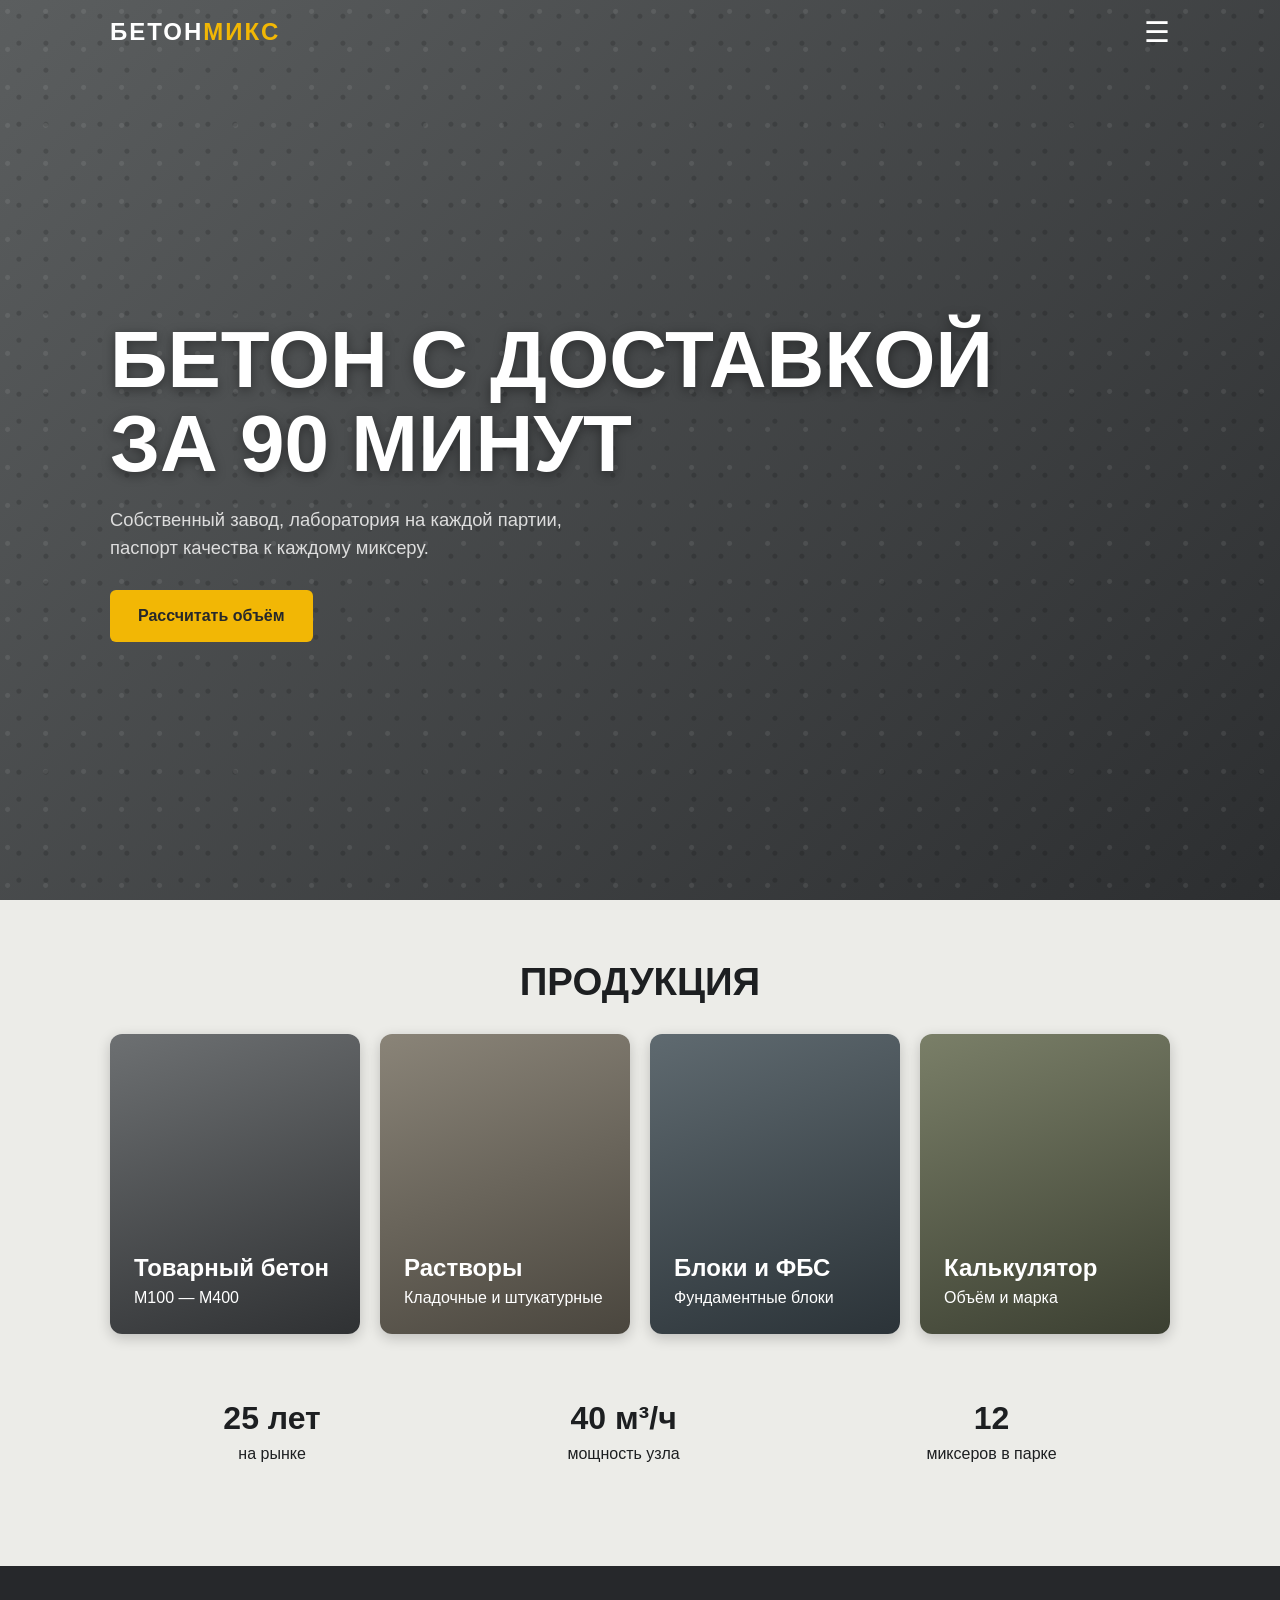
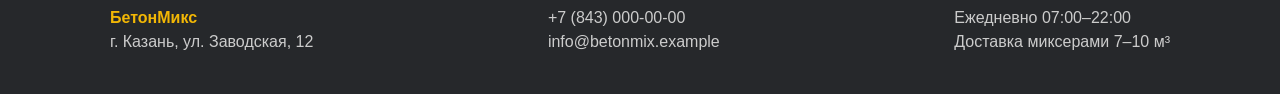
==== index.html @ edd20b1f "Add files via upload" ====
<!DOCTYPE html>
<html lang="ru">
<head>
  <meta charset="UTF-8">
  <meta name="viewport" content="width=device-width, initial-scale=1.0">
  <title>Главная — БетонМикс</title>
  <link rel="stylesheet" href="css/style.css">
  <script src="js/main.js" defer></script>
</head>
<body>
<header class="header">
  <div class="container header__inner">
    <a href="index.html" class="logo">БЕТОН<span>МИКС</span></a>
    <button class="menu-toggle" aria-label="Меню">☰</button>
    <nav class="dropdown-menu">
      <a href="catalog.html">Каталог</a>
      <a href="calculator.html">Калькулятор</a>
      <a href="bag.html">Заявка <b class="cart-count">0</b></a>
      <a href="about.html">О заводе</a>
    </nav>
  </div>
</header>

<section class="hero">
  <div class="hero__text">
    <h1>Бетон с доставкой<br>за 90 минут</h1>
    <p>Собственный завод, лаборатория на каждой партии, паспорт качества к каждому миксеру.</p>
    <a class="btn" href="calculator.html">Рассчитать объём</a>
  </div>
</section>
<section class="section-heading"><h2>Продукция</h2></section>
<section class="product-grid">
  <div class="grid">
    <a href="catalog.html#beton" class="product-card">
      <div class="card-face card-face--front c1"><h3>Товарный бетон</h3><p>М100 — М400</p></div>
      <div class="card-face card-face--back"><p>Для фундаментов, стяжек, плит и дорог. От 1 м³.</p></div>
    </a>
    <a href="catalog.html#rastvor" class="product-card">
      <div class="card-face card-face--front c2"><h3>Растворы</h3><p>Кладочные и штукатурные</p></div>
      <div class="card-face card-face--back"><p>Готовая смесь с пластификатором, не схватывается до 6 часов.</p></div>
    </a>
    <a href="catalog.html#blocks" class="product-card">
      <div class="card-face card-face--front c3"><h3>Блоки и ФБС</h3><p>Фундаментные блоки</p></div>
      <div class="card-face card-face--back"><p>Блоки ФБС и бордюры собственного производства.</p></div>
    </a>
    <a href="calculator.html" class="product-card">
      <div class="card-face card-face--front c4"><h3>Калькулятор</h3><p>Объём и марка</p></div>
      <div class="card-face card-face--back"><p>Введите размеры конструкции — получите объём и подходящую марку.</p></div>
    </a>
  </div>
</section>
<section class="facts container">
  <div><b>25 лет</b>на рынке</div><div><b>40 м³/ч</b>мощность узла</div><div><b>12</b>миксеров в парке</div>
</section>
<footer class="footer">
  <div class="container footer__inner">
    <div><b>БетонМикс</b><br>г. Казань, ул. Заводская, 12</div>
    <div>+7 (843) 000-00-00<br>info@betonmix.example</div>
    <div>Ежедневно 07:00–22:00<br>Доставка миксерами 7–10 м³</div>
  </div>
</footer>
</body>
</html>
---- css/style.css ----
/* Сброс стилей */
* { margin: 0; padding: 0; box-sizing: border-box; }
:root { --graphite:#26282b; --concrete:#b9bbb5; --light:#ecece8; --yellow:#f2b705; --text:#1d1f21; }
html { scroll-behavior: smooth; }
body { font-family: "Segoe UI", Roboto, Arial, sans-serif; background: var(--light); color: var(--text); overflow-x: hidden; line-height: 1.5; }
a { color: inherit; text-decoration: none; }
.container { max-width: 1100px; margin: 0 auto; padding: 0 20px; }
.narrow { max-width: 720px; }

/* Фиксированная шапка */
.header { position: fixed; top: 0; left: 0; width: 100%; z-index: 100; transition: background .3s, backdrop-filter .3s; color: #fff; }
.header.scrolled { background: rgba(38,40,43,.8); backdrop-filter: blur(8px); }
.header__inner { display: flex; justify-content: space-between; align-items: center; height: 64px; position: relative; }
.logo { font: 800 1.5rem "Arial Narrow", Impact, sans-serif; letter-spacing: 2px; }
.logo span { color: var(--yellow); }
.menu-toggle { background: none; border: 0; color: inherit; font-size: 1.8rem; cursor: pointer; transition: transform .3s; }
.menu-toggle.rotated { transform: rotate(90deg); }
.dropdown-menu { display: none; position: absolute; top: 64px; right: 20px; flex-direction: column; min-width: 200px; background: rgba(38,40,43,.92); backdrop-filter: blur(8px); border-radius: 8px; padding: 8px 0; box-shadow: 0 8px 24px rgba(0,0,0,.3); }
.dropdown-menu a { padding: 12px 20px; transition: background .2s, color .2s; }
.dropdown-menu a:hover { background: var(--yellow); color: var(--graphite); }
.cart-count { background: var(--yellow); color: var(--graphite); border-radius: 10px; padding: 0 7px; font-size: .8rem; }

/* Герой: бетонная фактура из градиентов */
.hero { min-height: 100vh; display: flex; align-items: center; color: #fff;
  background:
    radial-gradient(circle at 20% 30%, rgba(255,255,255,.08) 0 2px, transparent 3px) 0 0/38px 38px,
    radial-gradient(circle at 70% 60%, rgba(0,0,0,.15) 0 2px, transparent 3px) 0 0/27px 27px,
    linear-gradient(135deg, #5b5e5f, #2c2e30); }
.hero__text { max-width: 1100px; width: 100%; margin: 0 auto; padding: 100px 20px 40px; }
.hero h1 { font: 800 clamp(2.4rem, 7vw, 5rem)/1.05 "Arial Narrow", Impact, sans-serif; text-transform: uppercase; text-shadow: 0 3px 12px rgba(0,0,0,.4); }
.hero p { max-width: 480px; margin: 20px 0 28px; font-size: 1.15rem; color: #ddd; }
.btn { display: inline-block; background: var(--yellow); color: var(--graphite); font-weight: 700; border: 0; border-radius: 6px; padding: 14px 28px; font-size: 1rem; cursor: pointer; transition: transform .2s, box-shadow .2s; }
.btn:hover { transform: translateY(-2px); box-shadow: 0 6px 16px rgba(0,0,0,.25); }
.btn:focus-visible, .filter:focus-visible, input:focus-visible, select:focus-visible { outline: 3px solid var(--graphite); outline-offset: 2px; }

.section-heading { text-align: center; padding: 60px 20px 30px; }
.section-heading h2 { font: 800 2.4rem "Arial Narrow", Impact, sans-serif; text-transform: uppercase; }
.page-top { padding-top: 110px; }

/* Сетка категорий (Flexbox) с эффектом при наведении */
.grid { display: flex; flex-wrap: wrap; gap: 20px; max-width: 1100px; margin: 0 auto; padding: 0 20px; }
.product-card { position: relative; flex: 1 1 240px; height: 300px; border-radius: 12px; overflow: hidden; box-shadow: 0 4px 14px rgba(0,0,0,.2); }
.card-face { position: absolute; inset: 0; padding: 24px; display: flex; flex-direction: column; justify-content: flex-end; transition: opacity .4s; }
.card-face--front { color: #fff; }
.card-face--front h3 { font-size: 1.5rem; }
.card-face--back { background: var(--yellow); color: var(--graphite); opacity: 0; justify-content: center; font-weight: 600; }
.product-card:hover .card-face--back { opacity: 1; }
.c1 { background: linear-gradient(160deg, #6d7072, #2f3133); }
.c2 { background: linear-gradient(160deg, #8a8478, #4a463e); }
.c3 { background: linear-gradient(160deg, #5f6a70, #2b3338); }
.c4 { background: linear-gradient(160deg, #7a7f68, #3b3f31); }

.facts { display: flex; justify-content: space-around; text-align: center; padding: 60px 20px; gap: 20px; flex-wrap: wrap; }
.facts b { display: block; font-size: 2rem; }

/* Каталог */
.filters { display: flex; gap: 10px; flex-wrap: wrap; margin-bottom: 24px; }
.filter { border: 2px solid var(--graphite); background: transparent; border-radius: 20px; padding: 6px 18px; cursor: pointer; font-weight: 600; transition: background .2s, color .2s; }
.filter.active, .filter:hover { background: var(--graphite); color: #fff; }
.catalog { display: grid; grid-template-columns: repeat(auto-fill, minmax(250px, 1fr)); gap: 20px; margin-bottom: 60px; }
.item { background: #fff; border-radius: 12px; padding: 20px; box-shadow: 0 2px 10px rgba(0,0,0,.1); display: flex; flex-direction: column; gap: 6px; }
.item h3 { font-size: 1.2rem; }
.item small { color: #666; }
.item .price { font-size: 1.4rem; font-weight: 800; margin-top: auto; }
.item .btn { padding: 10px; margin-top: 8px; }

/* Формы, калькулятор, заявка */
.panel { background: #fff; border-radius: 12px; padding: 24px; display: flex; flex-direction: column; gap: 14px; box-shadow: 0 2px 10px rgba(0,0,0,.1); margin-bottom: 40px; }
label { display: flex; flex-direction: column; gap: 4px; font-weight: 600; }
input, select { padding: 10px; border: 1px solid var(--concrete); border-radius: 6px; font-size: 1rem; }
.result { background: var(--light); border-left: 6px solid var(--yellow); padding: 16px; border-radius: 6px; }
.result .btn { margin-top: 10px; }
.error { color: #b3261e; min-height: 1.2em; }
.bag-row { display: flex; align-items: center; justify-content: space-between; gap: 10px; background: #fff; padding: 14px 18px; border-radius: 10px; margin-bottom: 10px; flex-wrap: wrap; }
.bag-row input { width: 80px; }
.bag-row button { background: none; border: 0; color: #b3261e; cursor: pointer; font-size: 1.2rem; }
.total { text-align: right; font-size: 1.4rem; font-weight: 800; margin: 16px 0 24px; }
.empty { text-align: center; padding: 30px; color: #666; }
.text p, .text ul { margin-bottom: 16px; } .text h3 { margin: 24px 0 10px; } .text ul { padding-left: 20px; }

.footer { background: var(--graphite); color: #ccc; padding: 40px 0; margin-top: 40px; }
.footer__inner { display: flex; justify-content: space-between; flex-wrap: wrap; gap: 20px; }
.footer b { color: var(--yellow); }

/* Адаптивность */
@media (max-width: 768px) {
  .section-heading h2 { font-size: 1.8rem; }
  .product-card { height: 220px; }
  .footer__inner { flex-direction: column; }
}
@media (prefers-reduced-motion: reduce) { * { transition: none !important; scroll-behavior: auto !important; } }
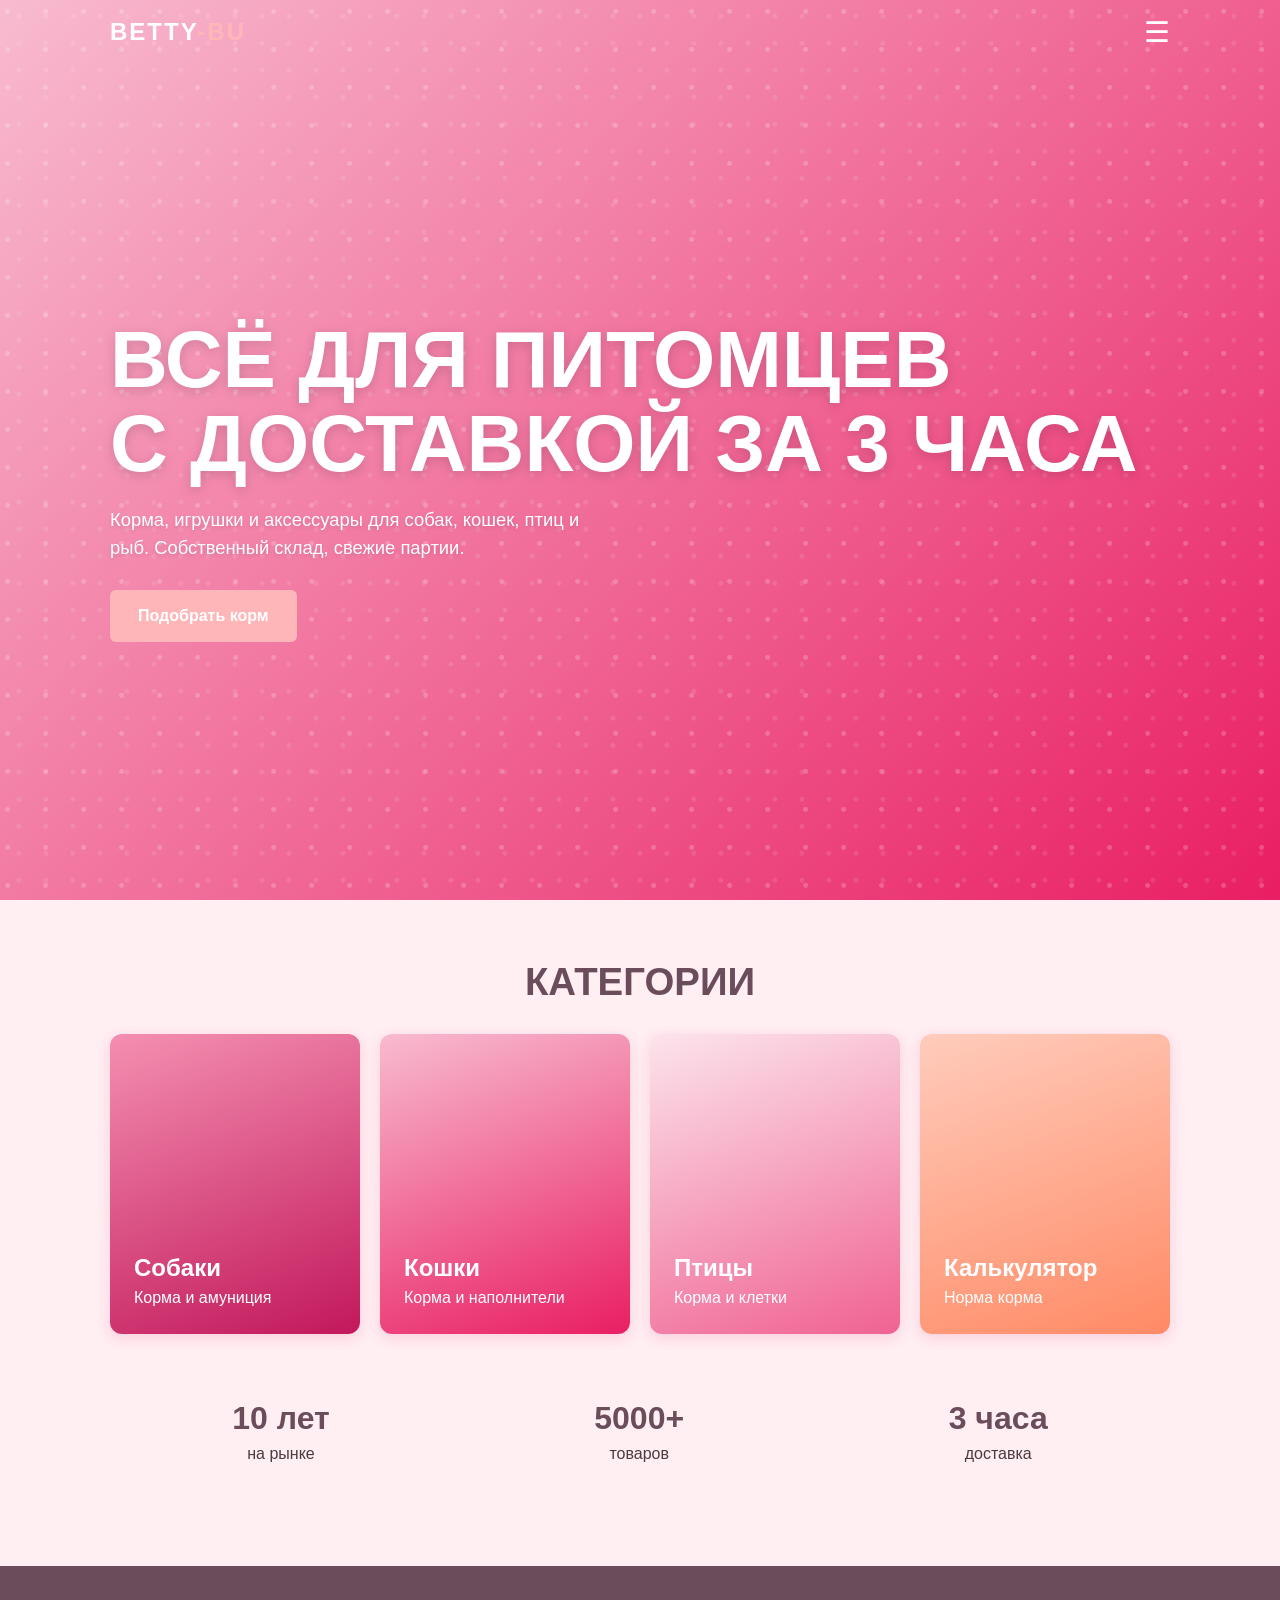
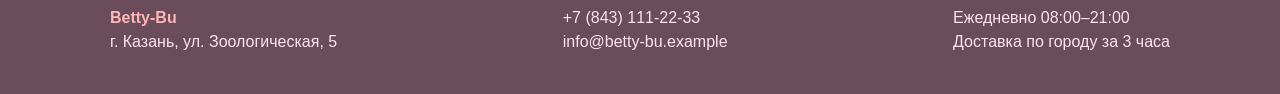
==== commit ed3aaa65: "Update index.html" ====
--- a/index.html
+++ b/index.html
@@ -3,60 +3,60 @@
 <head>
   <meta charset="UTF-8">
   <meta name="viewport" content="width=device-width, initial-scale=1.0">
-  <title>Главная — БетонМикс</title>
+  <title>Главная — Betty-Bu</title>
   <link rel="stylesheet" href="css/style.css">
   <script src="js/main.js" defer></script>
 </head>
 <body>
 <header class="header">
   <div class="container header__inner">
-    <a href="index.html" class="logo">БЕТОН<span>МИКС</span></a>
+    <a href="index.html" class="logo">BETTY<span>-BU</span></a>
     <button class="menu-toggle" aria-label="Меню">☰</button>
     <nav class="dropdown-menu">
       <a href="catalog.html">Каталог</a>
-      <a href="calculator.html">Калькулятор</a>
+      <a href="calculator.html">Подбор корма</a>
       <a href="bag.html">Заявка <b class="cart-count">0</b></a>
-      <a href="about.html">О заводе</a>
+      <a href="about.html">О магазине</a>
     </nav>
   </div>
 </header>
 
 <section class="hero">
   <div class="hero__text">
-    <h1>Бетон с доставкой<br>за 90 минут</h1>
-    <p>Собственный завод, лаборатория на каждой партии, паспорт качества к каждому миксеру.</p>
-    <a class="btn" href="calculator.html">Рассчитать объём</a>
+    <h1>Всё для питомцев<br>с доставкой за 3 часа</h1>
+    <p>Корма, игрушки и аксессуары для собак, кошек, птиц и рыб. Собственный склад, свежие партии.</p>
+    <a class="btn" href="calculator.html">Подобрать корм</a>
   </div>
 </section>
-<section class="section-heading"><h2>Продукция</h2></section>
+<section class="section-heading"><h2>Категории</h2></section>
 <section class="product-grid">
   <div class="grid">
-    <a href="catalog.html#beton" class="product-card">
-      <div class="card-face card-face--front c1"><h3>Товарный бетон</h3><p>М100 — М400</p></div>
-      <div class="card-face card-face--back"><p>Для фундаментов, стяжек, плит и дорог. От 1 м³.</p></div>
+    <a href="catalog.html#dogs" class="product-card">
+      <div class="card-face card-face--front c1"><h3>Собаки</h3><p>Корма и амуниция</p></div>
+      <div class="card-face card-face--back"><p>Сухие и влажные корма, игрушки, поводки и лежанки.</p></div>
     </a>
-    <a href="catalog.html#rastvor" class="product-card">
-      <div class="card-face card-face--front c2"><h3>Растворы</h3><p>Кладочные и штукатурные</p></div>
-      <div class="card-face card-face--back"><p>Готовая смесь с пластификатором, не схватывается до 6 часов.</p></div>
+    <a href="catalog.html#cats" class="product-card">
+      <div class="card-face card-face--front c2"><h3>Кошки</h3><p>Корма и наполнители</p></div>
+      <div class="card-face card-face--back"><p>Корма премиум-класса, когтеточки, домики и лотки.</p></div>
     </a>
-    <a href="catalog.html#blocks" class="product-card">
-      <div class="card-face card-face--front c3"><h3>Блоки и ФБС</h3><p>Фундаментные блоки</p></div>
-      <div class="card-face card-face--back"><p>Блоки ФБС и бордюры собственного производства.</p></div>
+    <a href="catalog.html#birds" class="product-card">
+      <div class="card-face card-face--front c3"><h3>Птицы</h3><p>Корма и клетки</p></div>
+      <div class="card-face card-face--back"><p>Зерновые смеси, клетки, жердочки и минеральные камни.</p></div>
     </a>
     <a href="calculator.html" class="product-card">
-      <div class="card-face card-face--front c4"><h3>Калькулятор</h3><p>Объём и марка</p></div>
-      <div class="card-face card-face--back"><p>Введите размеры конструкции — получите объём и подходящую марку.</p></div>
+      <div class="card-face card-face--front c4"><h3>Калькулятор</h3><p>Норма корма</p></div>
+      <div class="card-face card-face--back"><p>Введите вес питомца — получите суточную норму и рекомендацию.</p></div>
     </a>
   </div>
 </section>
 <section class="facts container">
-  <div><b>25 лет</b>на рынке</div><div><b>40 м³/ч</b>мощность узла</div><div><b>12</b>миксеров в парке</div>
+  <div><b>10 лет</b>на рынке</div><div><b>5000+</b>товаров</div><div><b>3 часа</b>доставка</div>
 </section>
 <footer class="footer">
   <div class="container footer__inner">
-    <div><b>БетонМикс</b><br>г. Казань, ул. Заводская, 12</div>
-    <div>+7 (843) 000-00-00<br>info@betonmix.example</div>
-    <div>Ежедневно 07:00–22:00<br>Доставка миксерами 7–10 м³</div>
+    <div><b>Betty-Bu</b><br>г. Казань, ул. Зоологическая, 5</div>
+    <div>+7 (843) 111-22-33<br>info@betty-bu.example</div>
+    <div>Ежедневно 08:00–21:00<br>Доставка по городу за 3 часа</div>
   </div>
 </footer>
 </body>
--- a/css/style.css
+++ b/css/style.css
@@ -1,86 +1,91 @@
 /* Сброс стилей */
 * { margin: 0; padding: 0; box-sizing: border-box; }
-:root { --graphite:#26282b; --concrete:#b9bbb5; --light:#ecece8; --yellow:#f2b705; --text:#1d1f21; }
+:root { 
+  --dark-rose: #6b4c5a;   /* Темно-розовый для текста и шапки */
+  --light-pink: #ffeef2;  /* Нежно-розовый фон сайта */
+  --peach: #ffb6b9;       /* Персиковый акцент для кнопок */
+  --text: #4a3b40;        /* Цвет основного текста */
+}
 html { scroll-behavior: smooth; }
-body { font-family: "Segoe UI", Roboto, Arial, sans-serif; background: var(--light); color: var(--text); overflow-x: hidden; line-height: 1.5; }
+body { font-family: "Segoe UI", Roboto, Arial, sans-serif; background: var(--light-pink); color: var(--text); overflow-x: hidden; line-height: 1.5; }
 a { color: inherit; text-decoration: none; }
 .container { max-width: 1100px; margin: 0 auto; padding: 0 20px; }
 .narrow { max-width: 720px; }
 
 /* Фиксированная шапка */
 .header { position: fixed; top: 0; left: 0; width: 100%; z-index: 100; transition: background .3s, backdrop-filter .3s; color: #fff; }
-.header.scrolled { background: rgba(38,40,43,.8); backdrop-filter: blur(8px); }
+.header.scrolled { background: rgba(107, 76, 90, .85); backdrop-filter: blur(8px); }
 .header__inner { display: flex; justify-content: space-between; align-items: center; height: 64px; position: relative; }
 .logo { font: 800 1.5rem "Arial Narrow", Impact, sans-serif; letter-spacing: 2px; }
-.logo span { color: var(--yellow); }
+.logo span { color: var(--peach); }
 .menu-toggle { background: none; border: 0; color: inherit; font-size: 1.8rem; cursor: pointer; transition: transform .3s; }
 .menu-toggle.rotated { transform: rotate(90deg); }
-.dropdown-menu { display: none; position: absolute; top: 64px; right: 20px; flex-direction: column; min-width: 200px; background: rgba(38,40,43,.92); backdrop-filter: blur(8px); border-radius: 8px; padding: 8px 0; box-shadow: 0 8px 24px rgba(0,0,0,.3); }
+.dropdown-menu { display: none; position: absolute; top: 64px; right: 20px; flex-direction: column; min-width: 200px; background: rgba(107, 76, 90, .95); backdrop-filter: blur(8px); border-radius: 8px; padding: 8px 0; box-shadow: 0 8px 24px rgba(0,0,0,.15); }
 .dropdown-menu a { padding: 12px 20px; transition: background .2s, color .2s; }
-.dropdown-menu a:hover { background: var(--yellow); color: var(--graphite); }
-.cart-count { background: var(--yellow); color: var(--graphite); border-radius: 10px; padding: 0 7px; font-size: .8rem; }
+.dropdown-menu a:hover { background: var(--peach); color: #fff; }
+.cart-count { background: var(--peach); color: #fff; border-radius: 10px; padding: 0 7px; font-size: .8rem; }
 
-/* Герой: бетонная фактура из градиентов */
+/* Герой: нежная фактура из градиентов */
 .hero { min-height: 100vh; display: flex; align-items: center; color: #fff;
   background:
-    radial-gradient(circle at 20% 30%, rgba(255,255,255,.08) 0 2px, transparent 3px) 0 0/38px 38px,
-    radial-gradient(circle at 70% 60%, rgba(0,0,0,.15) 0 2px, transparent 3px) 0 0/27px 27px,
-    linear-gradient(135deg, #5b5e5f, #2c2e30); }
+    radial-gradient(circle at 20% 30%, rgba(255,255,255,.2) 0 2px, transparent 3px) 0 0/38px 38px,
+    radial-gradient(circle at 70% 60%, rgba(255,255,255,.1) 0 2px, transparent 3px) 0 0/27px 27px,
+    linear-gradient(135deg, #f8bbd0, #e91e63); }
 .hero__text { max-width: 1100px; width: 100%; margin: 0 auto; padding: 100px 20px 40px; }
-.hero h1 { font: 800 clamp(2.4rem, 7vw, 5rem)/1.05 "Arial Narrow", Impact, sans-serif; text-transform: uppercase; text-shadow: 0 3px 12px rgba(0,0,0,.4); }
-.hero p { max-width: 480px; margin: 20px 0 28px; font-size: 1.15rem; color: #ddd; }
-.btn { display: inline-block; background: var(--yellow); color: var(--graphite); font-weight: 700; border: 0; border-radius: 6px; padding: 14px 28px; font-size: 1rem; cursor: pointer; transition: transform .2s, box-shadow .2s; }
-.btn:hover { transform: translateY(-2px); box-shadow: 0 6px 16px rgba(0,0,0,.25); }
-.btn:focus-visible, .filter:focus-visible, input:focus-visible, select:focus-visible { outline: 3px solid var(--graphite); outline-offset: 2px; }
+.hero h1 { font: 800 clamp(2.4rem, 7vw, 5rem)/1.05 "Arial Narrow", Impact, sans-serif; text-transform: uppercase; text-shadow: 0 3px 12px rgba(0,0,0,.15); }
+.hero p { max-width: 480px; margin: 20px 0 28px; font-size: 1.15rem; color: #fff; text-shadow: 0 2px 4px rgba(0,0,0,.1); }
+.btn { display: inline-block; background: var(--peach); color: #fff; font-weight: 700; border: 0; border-radius: 6px; padding: 14px 28px; font-size: 1rem; cursor: pointer; transition: transform .2s, box-shadow .2s; }
+.btn:hover { transform: translateY(-2px); box-shadow: 0 6px 16px rgba(233, 30, 99, .3); }
+.btn:focus-visible, .filter:focus-visible, input:focus-visible, select:focus-visible { outline: 3px solid var(--peach); outline-offset: 2px; }
 
 .section-heading { text-align: center; padding: 60px 20px 30px; }
-.section-heading h2 { font: 800 2.4rem "Arial Narrow", Impact, sans-serif; text-transform: uppercase; }
+.section-heading h2 { font: 800 2.4rem "Arial Narrow", Impact, sans-serif; text-transform: uppercase; color: var(--dark-rose); }
 .page-top { padding-top: 110px; }
 
 /* Сетка категорий (Flexbox) с эффектом при наведении */
 .grid { display: flex; flex-wrap: wrap; gap: 20px; max-width: 1100px; margin: 0 auto; padding: 0 20px; }
-.product-card { position: relative; flex: 1 1 240px; height: 300px; border-radius: 12px; overflow: hidden; box-shadow: 0 4px 14px rgba(0,0,0,.2); }
+.product-card { position: relative; flex: 1 1 240px; height: 300px; border-radius: 12px; overflow: hidden; box-shadow: 0 4px 14px rgba(233, 30, 99, .15); }
 .card-face { position: absolute; inset: 0; padding: 24px; display: flex; flex-direction: column; justify-content: flex-end; transition: opacity .4s; }
 .card-face--front { color: #fff; }
 .card-face--front h3 { font-size: 1.5rem; }
-.card-face--back { background: var(--yellow); color: var(--graphite); opacity: 0; justify-content: center; font-weight: 600; }
+.card-face--back { background: #fff0f5; color: var(--dark-rose); opacity: 0; justify-content: center; font-weight: 600; }
 .product-card:hover .card-face--back { opacity: 1; }
-.c1 { background: linear-gradient(160deg, #6d7072, #2f3133); }
-.c2 { background: linear-gradient(160deg, #8a8478, #4a463e); }
-.c3 { background: linear-gradient(160deg, #5f6a70, #2b3338); }
-.c4 { background: linear-gradient(160deg, #7a7f68, #3b3f31); }
+.c1 { background: linear-gradient(160deg, #f48fb1, #c2185b); }
+.c2 { background: linear-gradient(160deg, #f8bbd0, #e91e63); }
+.c3 { background: linear-gradient(160deg, #fce4ec, #f06292); }
+.c4 { background: linear-gradient(160deg, #ffccbc, #ff8a65); }
 
 .facts { display: flex; justify-content: space-around; text-align: center; padding: 60px 20px; gap: 20px; flex-wrap: wrap; }
-.facts b { display: block; font-size: 2rem; }
+.facts b { display: block; font-size: 2rem; color: var(--dark-rose); }
 
 /* Каталог */
 .filters { display: flex; gap: 10px; flex-wrap: wrap; margin-bottom: 24px; }
-.filter { border: 2px solid var(--graphite); background: transparent; border-radius: 20px; padding: 6px 18px; cursor: pointer; font-weight: 600; transition: background .2s, color .2s; }
-.filter.active, .filter:hover { background: var(--graphite); color: #fff; }
+.filter { border: 2px solid var(--dark-rose); background: transparent; border-radius: 20px; padding: 6px 18px; cursor: pointer; font-weight: 600; transition: background .2s, color .2s; color: var(--dark-rose); }
+.filter.active, .filter:hover { background: var(--dark-rose); color: #fff; }
 .catalog { display: grid; grid-template-columns: repeat(auto-fill, minmax(250px, 1fr)); gap: 20px; margin-bottom: 60px; }
-.item { background: #fff; border-radius: 12px; padding: 20px; box-shadow: 0 2px 10px rgba(0,0,0,.1); display: flex; flex-direction: column; gap: 6px; }
+.item { background: #fff; border-radius: 12px; padding: 20px; box-shadow: 0 2px 10px rgba(233, 30, 99, .1); display: flex; flex-direction: column; gap: 6px; }
 .item h3 { font-size: 1.2rem; }
-.item small { color: #666; }
-.item .price { font-size: 1.4rem; font-weight: 800; margin-top: auto; }
+.item small { color: #888; }
+.item .price { font-size: 1.4rem; font-weight: 800; margin-top: auto; color: var(--dark-rose); }
 .item .btn { padding: 10px; margin-top: 8px; }
 
 /* Формы, калькулятор, заявка */
-.panel { background: #fff; border-radius: 12px; padding: 24px; display: flex; flex-direction: column; gap: 14px; box-shadow: 0 2px 10px rgba(0,0,0,.1); margin-bottom: 40px; }
+.panel { background: #fff; border-radius: 12px; padding: 24px; display: flex; flex-direction: column; gap: 14px; box-shadow: 0 2px 10px rgba(233, 30, 99, .1); margin-bottom: 40px; }
 label { display: flex; flex-direction: column; gap: 4px; font-weight: 600; }
-input, select { padding: 10px; border: 1px solid var(--concrete); border-radius: 6px; font-size: 1rem; }
-.result { background: var(--light); border-left: 6px solid var(--yellow); padding: 16px; border-radius: 6px; }
+input, select { padding: 10px; border: 1px solid #f8bbd0; border-radius: 6px; font-size: 1rem; }
+.result { background: #fff0f5; border-left: 6px solid var(--peach); padding: 16px; border-radius: 6px; }
 .result .btn { margin-top: 10px; }
 .error { color: #b3261e; min-height: 1.2em; }
 .bag-row { display: flex; align-items: center; justify-content: space-between; gap: 10px; background: #fff; padding: 14px 18px; border-radius: 10px; margin-bottom: 10px; flex-wrap: wrap; }
 .bag-row input { width: 80px; }
 .bag-row button { background: none; border: 0; color: #b3261e; cursor: pointer; font-size: 1.2rem; }
-.total { text-align: right; font-size: 1.4rem; font-weight: 800; margin: 16px 0 24px; }
-.empty { text-align: center; padding: 30px; color: #666; }
+.total { text-align: right; font-size: 1.4rem; font-weight: 800; margin: 16px 0 24px; color: var(--dark-rose); }
+.empty { text-align: center; padding: 30px; color: #888; }
 .text p, .text ul { margin-bottom: 16px; } .text h3 { margin: 24px 0 10px; } .text ul { padding-left: 20px; }
 
-.footer { background: var(--graphite); color: #ccc; padding: 40px 0; margin-top: 40px; }
+.footer { background: var(--dark-rose); color: #fce4ec; padding: 40px 0; margin-top: 40px; }
 .footer__inner { display: flex; justify-content: space-between; flex-wrap: wrap; gap: 20px; }
-.footer b { color: var(--yellow); }
+.footer b { color: var(--peach); }
 
 /* Адаптивность */
 @media (max-width: 768px) {
@@ -89,3 +94,6 @@
   .footer__inner { flex-direction: column; }
 }
 @media (prefers-reduced-motion: reduce) { * { transition: none !important; scroll-behavior: auto !important; } }
+.dropdown-menu.active {
+  display: flex !important;
+}
